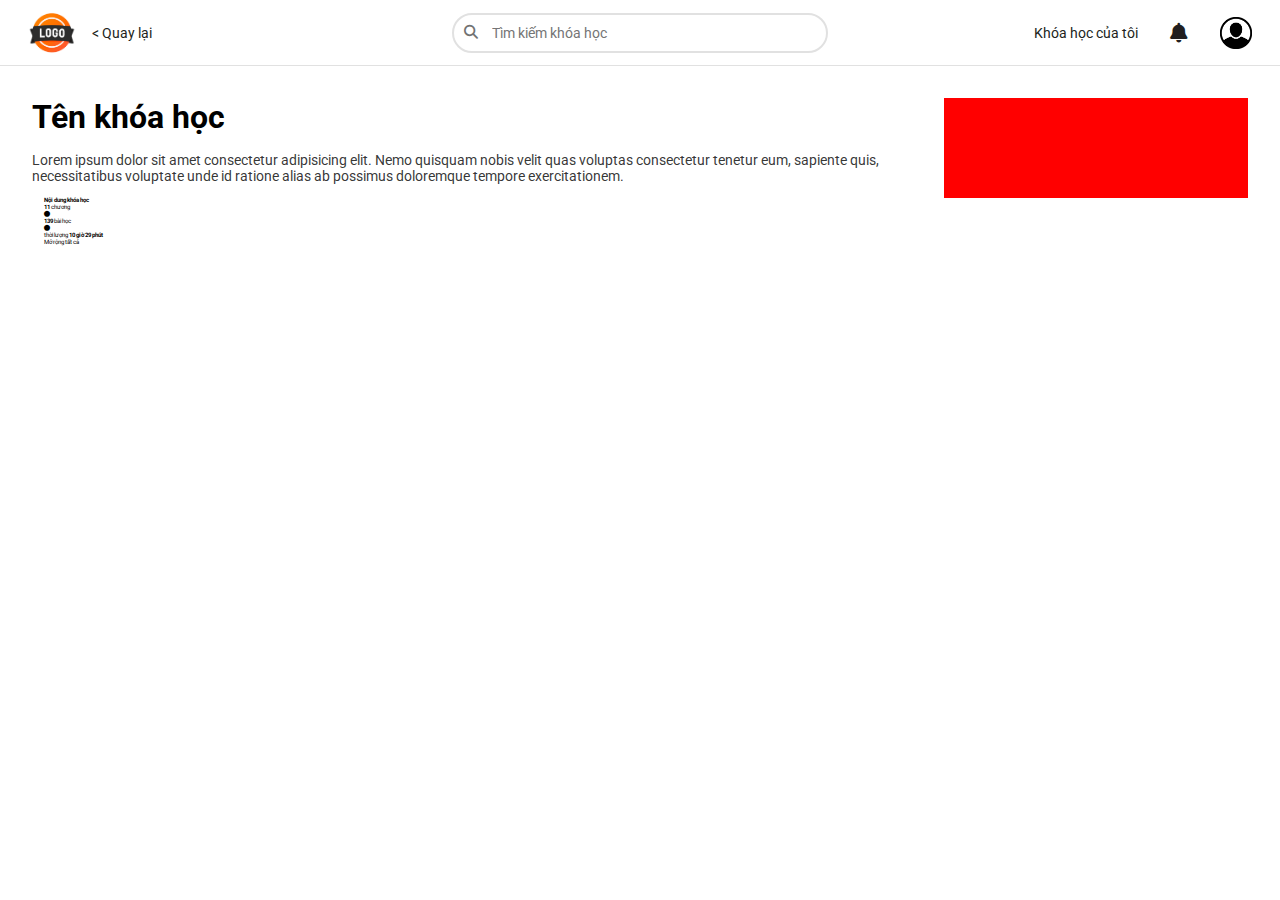
==== src/course.html @ c9123976 "update" ====
<!DOCTYPE html>
<html lang="en">
<head>
    <meta charset="UTF-8">
    <meta name="viewport" content="width=device-width, initial-scale=1.0">
    <title>Document</title>

    <!-- link font -->
    <link rel="preconnect" href="https://fonts.googleapis.com">
    <link rel="preconnect" href="https://fonts.gstatic.com" crossorigin>
    <link href="https://fonts.googleapis.com/css2?family=Roboto:ital,wght@0,100;0,300;0,400;0,500;0,700;0,900;1,100;1,300;1,400;1,500;1,700;1,900&display=swap" rel="stylesheet">

    <link rel="stylesheet" href="https://cdnjs.cloudflare.com/ajax/libs/font-awesome/6.5.1/css/all.min.css">
    <link rel="stylesheet" href="./assets/css/base.css">
    <link rel="stylesheet" href="./assets/css/style.css">
</head>
<body>
    <header>
        <div class="header__left">
            <img src="./assets/img/logo.png" alt="logo">
            <a href="./index.html">&#60; Quay lại</a>
        </div>
        <div class="header__center">
            <div class="header__search">
                <i class="fa-solid fa-magnifying-glass"></i>
                <input type="text" name="" id="search" placeholder="Tìm kiếm khóa học" aria-expanded="false" autocomplete="off">
                <div class="header__searchResults hidden">
                    <p>Kết quả tìm kiếm cho 'abc'</p>
                    <a href="#" class="header__searchResults--item">
                        <img src="./assets/img/logo.png" alt="">
                        <p>Khóa học ABC</p>
                    </a>
                </div>
            </div>
        </div>
        <div class="header__right">
            <div class="header__course">
                <button class="header__course--button cursor-pointer" aria-expanded="false">Khóa học của tôi</button>
                <div class="header__course--list hidden">
                    <div class="header__right--top">
                        <h6>Khóa học của tôi</h6>
                        <a href="#">Xem tất cả</a>
                    </div>
                    <div class="header__course--bottom">
                        <a class="header__course--item cursor-pointer">
                            <img src="./assets/img/yellow.jpg" alt="course">
                            <p>Khóa học ABC</p>
                        </a>
                        <a class="header__course--item cursor-pointer">
                            <img src="./assets/img/yellow.jpg" alt="course">
                            <p>Khóa học ABC</p>
                        </a>
                        <a class="header__course--item cursor-pointer">
                            <img src="./assets/img/yellow.jpg" alt="course">
                            <p>Khóa học ABC</p>
                        </a>
                    </div>
                </div>
            </div>
            <div class="header__noti">
                <i class="fa-solid fa-bell cursor-pointer"></i>
                <div class="header__noti--list hidden">
                    <div class="header__right--top">
                        <h6>Thông báo</h6>
                        <a href="#">Xem tất cả</a>
                    </div>
                    <div class="header__noti--bottom">
                        <a class="header__noti--item cursor-pointer">
                            <img src="./assets/img/logo.png" alt="course">
                            <p>Thông báo ABC</p>
                        </a>
                    </div>
                </div>
            </div>
            <div class="header__user">
                <img class="cursor-pointer" src="./assets/img/avt.png" alt="">
                <div class="header__user--menu hidden">
                    <div class="header__user--top">
                        <img class="cursor-pointer" src="./assets/img/avt.png" alt="">
                        <p>Nguyễn Văn A</p>
                    </div>
                    <hr>
                    <div class="header__user--bottom">
                        <a href="#">Tài khoản</a>
                        <a href="#">Quản lý</a>
                        <a href="#">Đăng xuất</a>
                    </div>
                </div>
            </div>
        </div>
    </header>

    <div class="container-course">
        <!-- COURSE LEFT -->
        <div class="course__left">
            <div class="course__info">
                <h1>Tên khóa học</h1>
                <p>Lorem ipsum dolor sit amet consectetur adipisicing elit. Nemo quisquam nobis velit quas voluptas consectetur tenetur eum, sapiente quis, necessitatibus voluptate unde id ratione alias ab possimus doloremque tempore exercitationem.</p>
            </div>
            <div class="course__content">
                <h2>Nội dung khóa học</h2>
                <div class="course__overview">
                    <div class="course__overview--left">
                        <p><strong>11</strong> chương</p>
                        <i class="fa-solid fa-circle"></i>
                        <p><strong>139</strong> bài học</p>
                        <i class="fa-solid fa-circle"></i>
                        <p>thời lượng <strong>10 giờ 29 phút</strong></p>
                    </div>
                    <div class="course__overview--right">
                        <p>Mở rộng tất cả</p>
                    </div>
                </div>
            </div>
        </div>

        <!-- COURSE LEFT -->
        <div class="course__right"></div>
    </div>

    <script src="./assets/js/course.js"></script>
    <script src="./assets/js/header.js"></script>
</body>
</html>
---- src/assets/css/base.css ----
:root {
    --header-height: 66px;
    --slider-height: 270px;
    
    --header-color: rgba(255, 255, 255, 0.5);
    --color-bold: #221F20;
    --color-medium: #727272;
    --color-pale: #e1e1e1;
    --color-white: #fff;
    --color-link: #007BFF;
    --color-bgr-pale: #f9f7f7;
    --color-primary: #007BFF;

    --font-size-base: 1.4rem;
}

* {
    padding: 0;
    margin: 0;
    font-family: "Roboto", sans-serif;
    box-sizing: border-box;
    font-size: 62.5%;
}

body {
    user-select: none;
}

.grid {
    width: 1380px;
    /* max-width: 100%; */
    margin: auto;
}

.cursor-pointer {
    cursor: pointer;
}

.hidden {
    top: calc(100%);
    opacity: 0;
    visibility: hidden;
}

.show {
    top: calc(100% + 8px);
    opacity: 1;
    visibility:inherit;

}

hr {
    background-color: var(--color-pale);
    height: 1px;        
    border: none;     
    margin: 20px 0;
}
---- src/assets/css/style.css ----
/* --------------<< HEADER >>------------ */
header {
    width: 100%;
    height: var(--header-height);
    padding: 0 28px;
    color: var(--color-bold);
    border-bottom: 1px solid var(--color-pale);
    position: fixed;
    top: 0;
    left: 0;

    display: flex;
    justify-content: space-between;

    z-index: 999;
    background-color: var(--color-white);
}

.header__left {
    display: flex;
    align-items: center;
    width: calc(100% / 3 - 32px);
}

.header__left img {
    width: 48px;
    height: 48px;
}

.header__left h1,
.header__left a {
    font-size: var(--font-size-base);
    display: inline-block;
    margin-left: 16px;
    text-decoration: none;
    color: var(--color-bold);
}

.header__center {
    display: flex;
    align-items: center;
    justify-content: center;
    position: relative;
    width: calc(100% / 3 - 32px);
}

.header__search {
    position: relative;
    width: 400px;
}

.header__search i {
    font-size: var(--font-size-base);
    color: var(--color-medium);
    padding: 12px 12px 12px;
    position: absolute;
    line-height: 100%;
    left: 0;
    top: 0;
}

.header__search input {
    font-size: var(--font-size-base);
    width: 100%;
    padding: 10px 20px 10px 38px;
    border-radius: 20px;
    border: 2px solid var(--color-pale);
    outline-color: var(--color-bold);
}

.header__searchResults {
    width: 100%;
    background-color: var(--color-white);
    box-shadow: 0 -4px 32px #0003;
    padding: 12px 24px;
    border-radius: 10px;
    position: absolute;
    transition: all ease .3s;
}

.header__searchResults p {
    color: var(--color-medium);
    font-size: var(--font-size-base);
    word-wrap: break-word;
    width: 100%;
}

.header__searchResults--item {
    margin-top: 12px;
    display: flex;
    justify-content: flex-start;
    align-items: center;
    text-decoration: none;
}

.header__searchResults--item img {
    width: 32px;
    height: 32px;
    border-radius: 50%;
}

.header__searchResults--item p {
    padding-left: 12px;
    width: calc(100% - 32px);
    color: var(--color-bold);
}

.header__right {
    width: calc(100% / 3 - 32px);
    display: flex;
    align-items: center;
    justify-content: flex-end;
}

.header__course {
    padding-right: 32px;
    position: relative;
}

.header__course--button {
    background-color: var(--color-white);
    color: var(--color-bold);
    font-size: var(--font-size-base);
    border: none;
}

.header__course--list {
    position: absolute;
    width: 380px;
    right: 0;
    background-color: var(--color-white);
    padding: 20px;
    box-shadow: 0 2px 5px rgba(0, 0, 0, 0.1);
    transition: all ease .3s;
    border-radius: 12px;
}

.header__right--top {
    display: flex;
    justify-content: space-between;
    align-items: center;
    margin-bottom: 20px;
}

.header__right--top h6 {
    font-size: var(--font-size-base);
}

.header__right--top a {
    font-size: var(--font-size-base);
    text-decoration: none;
    color: var(--color-link);
}

.header__course--item {
    display: flex;
    justify-content: flex-start;
    align-items: center;
    padding: 8px 12px;
    transition: all ease .3s;
    border-radius: 12px;
}

.header__course--item:hover {
    background-color: var(--color-pale);

}

.header__course--item img {
    width: 120px;
    min-height: 67px;
    border-radius: 12px;
}

.header__course--item p {
    font-size: var(--font-size-base);
    word-wrap: break-word;
    padding-left: 12px;
    width: calc(100% - 120px);
}

.header__noti {
    padding-right: 32px;
    position: relative;
}

.header__noti i {
    font-size: 2rem;
}

.header__noti--list {
    position: absolute;
    width: 380px;
    right: 0;
    background-color: var(--color-white);
    padding: 20px;
    box-shadow: 0 2px 5px rgba(0, 0, 0, 0.1);
    transition: all ease .3s;
    border-radius: 12px;
}

.header__noti--item {
    display: flex;
    justify-content: flex-start;
    align-items: center;
    padding: 8px 12px;
    transition: all ease .3s;
    border-radius: 12px;
}

.header__noti--item:hover {
    background-color: var(--color-pale);

}

.header__noti--item img {
    width: 32px;
    height: 32px;
    border-radius: 50%;
}

.header__noti--item p {
    font-size: var(--font-size-base);
    word-wrap: break-word;
    padding-left: 12px;
    width: calc(100% - 120px);
}

.header__user {
    width: 32px;
    height: 32px;
    position: relative;
}

.header__user img {
    width: 100%;
    height: 100%;
}

.header__user--menu {
    min-width: 240px;
    position: absolute;
    right: 0;
    background-color: var(--color-white);
    padding: 20px 24px;
    box-shadow: 0 2px 5px rgba(0, 0, 0, 0.1);
    transition: all ease .3s;
    border-radius: 12px;
}

.header__user--top {
    display: flex;
    align-items: center;
    justify-self: flex-start;
}

.header__user--top img {
    width: 48px;
    height: 48px;
    border-radius: 50%;
}

.header__user--top p {
    font-size: 1.4rem;
    padding-left: 20px;
}

.header__user--bottom a {
    font-size: 1.4rem;
    text-decoration: none;
    display: block;
    color: var(--color-medium);
    margin-bottom: 12px;
}

.header__user--bottom a:hover {
    color: var(--color-bold);
}

/* -------------------------<< container >>------------------------------ */
.container {
    margin-top: calc(66px + 20px);
    width: 100%;
    /* box-sizing: border-box; */
}

/* -------------------------<< slider >>------------------------------ */
.slider {
    position: relative;
    width: 100%;
    height: var(--slider-height);
    padding: 20px;
    margin-bottom: 20px;
}

.slider__arrowLeft {
    left: 4px;
}

.slider__arrowRight {
    right: 4px;
}

.slider__arrow {
    transition: all ease .3s;
    position: absolute;
    top: 50%;
    z-index: 100;
    background-color: var(--color-white);
    padding: 10px 14px;
    border-radius: 50%;
    border: 1px solid var(--color-bold);
    font-size: 2rem;
    cursor: pointer;
}

.slider__arrow:hover {
    background-color: var(--color-pale);
}

.slider__list {
    height: var(--slider-height);
    width: calc(100% - 40px);
    position: absolute;
    top: 0;
    left: 20px;
    overflow: hidden;
    border-radius: 12px;
}

.slider__list img {
    width: 100%;
    height: 100%;
    object-fit: cover;
    position: absolute;
    top: 0;
    transition: all ease .3s;
}

/* -------------------------<< list course >>------------------------------ */
.listCourse {
    padding: 20px;
}

.listCourse h2 {
    font-size: 3.2rem;
    margin-bottom: 20px;
    margin-left: 32px;
}

.course__list {
    display: flex;
    flex-wrap: wrap;
    justify-content: flex-start;
}

.course__item {
    width: 300px;
    border-radius: 12px;
    overflow: hidden;
    margin: 0 32px 20px;
    background-color: var(--color-bgr-pale);
    transition: all ease .3s;
}

.course__item:hover {
    transform: translateY(-4px);
    box-shadow: 0 4px 8px #0000001a;
}

.course__item img {
    width: 100%;
    height: 168px;
    object-fit: cover;
}

.course__content {
    padding: 12px;
    
}

.course__content h3 {
    font-size: 1.6rem;
    margin-bottom: 12px;
    word-wrap: break-word;
    width: calc(100%  24px);
}

.course__price {
    display: flex;
    align-items: center;
    justify-content: flex-start;
    margin-bottom: 12px;
}

.course__price--old {
    color: var(--color-medium);
    text-decoration: line-through;
    font-size: 1.4rem;
    margin-right: 8px;
    font-style: italic;
}

.course__price--new {
    color: var(--color-primary);
    font-size: 1.6rem;
    font-weight: bold;
}

.course__bottom {
    display: flex;
    align-items: center;
    justify-content: space-between;
}

.course__bottom div {
    display: flex;
}

.course__bottom div i {
    margin-right: 8px;
}

.course__bottom div i,
.course__bottom div p {
    font-size: 1.2rem;
}

.course__more {
    width: 100%;
    text-align: center;
}

.course__more a {
    font-size: 1.4rem;
    color: var(--color-primary);
    text-decoration: none;  
}

/* -------------------------------------<< COURSE >>------------------------------------------- */
.container-course {
    margin-top: var(--header-height);
    display: flex;
    padding: 32px;
}

.course__left {
    width: 75%;
}

.course__info h1 {
    font-size: 3.2rem;
    margin-bottom: 16px;
}

.course__info p {
    font-size: 1.4rem;
    color: #000c;
}

.course__right {
    width: 25%;
    height: 100px;
    background-color: red;
}
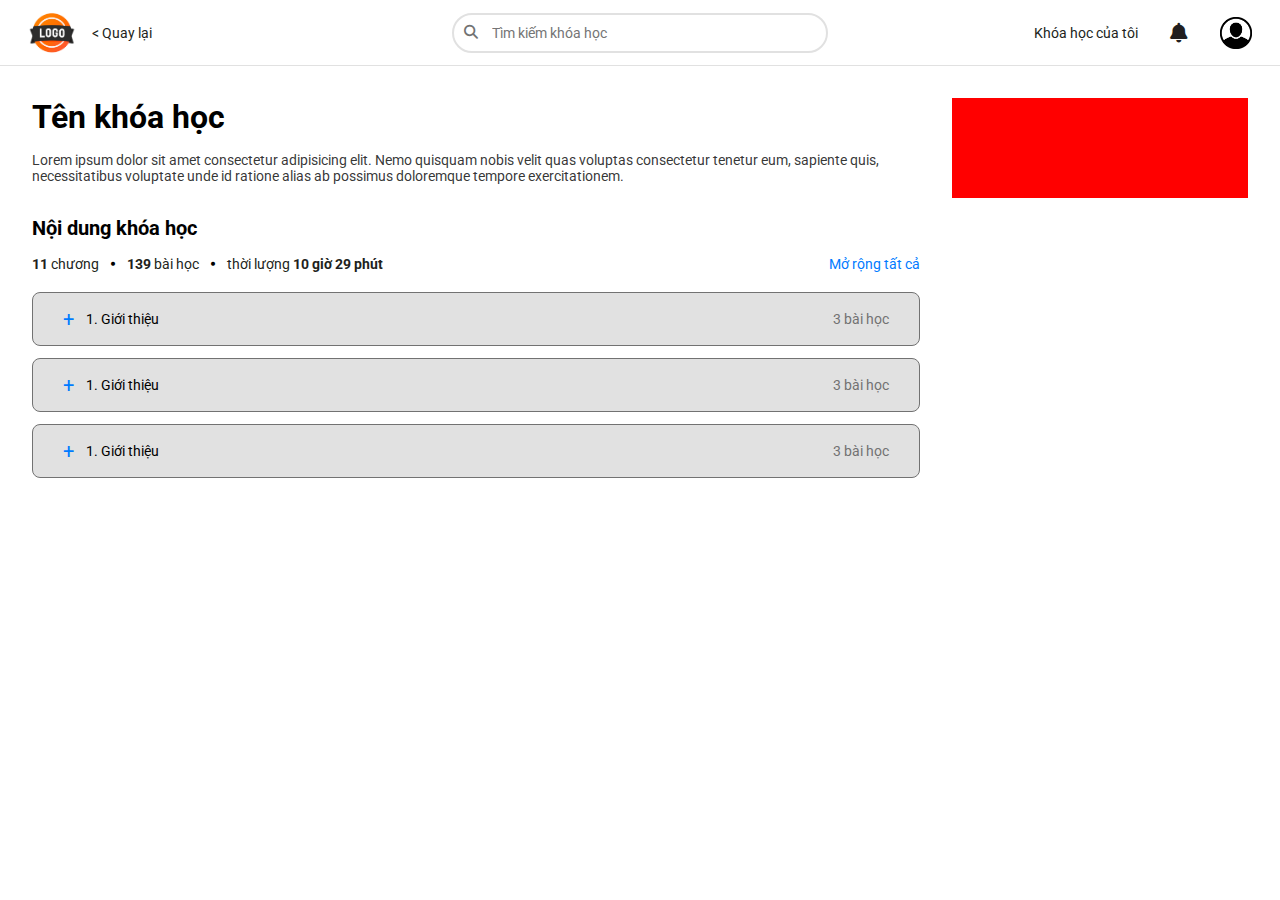
==== commit bba37362: "update" ====
--- a/src/course.html
+++ b/src/course.html
@@ -12,7 +12,8 @@
 
     <link rel="stylesheet" href="https://cdnjs.cloudflare.com/ajax/libs/font-awesome/6.5.1/css/all.min.css">
     <link rel="stylesheet" href="./assets/css/base.css">
-    <link rel="stylesheet" href="./assets/css/style.css">
+    <link rel="stylesheet" href="./assets/css/course.css">
+    <link rel="stylesheet" href="./assets/css/header.css">
 </head>
 <body>
     <header>
@@ -111,6 +112,91 @@
                         <p>Mở rộng tất cả</p>
                     </div>
                 </div>
+                <div class="course__curriculum">
+                    <div class="course__section">
+                        <div class="course__section--name cursor-pointer" aria-expanded="false">
+                            <div style="display: flex; align-items: center;">
+                                <p class="course__status">+</p>
+                                <p>1. Giới thiệu</p>
+                            </div>
+                            <div><span>3 bài học</span></div>
+                        </div>
+                        <div class="course__lessons" hidden>
+                            <div class="course__lesson--item">
+                                <div style="display: flex;">
+                                    <!-- neu bai hoc la video thi dung icon nay -->
+                                    <i class="fa-solid fa-play"></i>
+                                    <!-- neu bai hoc la van ban thi dung icon nay -->
+                                    <!-- <i class="fa-solid fa-clipboard"></i> -->
+                                    <p>1. Giới thiệu khóa học</p>
+                                </div>
+                                <div><span>01:03</span></div>
+                            </div>
+                        </div>
+                    </div>
+                    <div class="course__section">
+                        <div class="course__section--name cursor-pointer" aria-expanded="false">
+                            <div style="display: flex; align-items: center;">
+                                <p class="course__status">+</p>
+                                <p>1. Giới thiệu</p>
+                            </div>
+                            <div><span>3 bài học</span></div>
+                        </div>
+                        <div class="course__lessons" hidden>
+                            <div class="course__lesson--item">
+                                <div style="display: flex;">
+                                    <!-- neu bai hoc la video thi dung icon nay -->
+                                    <i class="fa-solid fa-play"></i>
+                                    <!-- neu bai hoc la van ban thi dung icon nay -->
+                                    <!-- <i class="fa-solid fa-clipboard"></i> -->
+                                    <p>1. Giới thiệu khóa học</p>
+                                </div>
+                                <div><span>01:03</span></div>
+                            </div>
+                        </div>
+                    </div>
+                    <div class="course__section">
+                        <div class="course__section--name cursor-pointer" aria-expanded="false">
+                            <div style="display: flex; align-items: center;">
+                                <p class="course__status">+</p>
+                                <p>1. Giới thiệu</p>
+                            </div>
+                            <div><span>3 bài học</span></div>
+                        </div>
+                        <div class="course__lessons" hidden>
+                            <div class="course__lesson--item">
+                                <div style="display: flex;">
+                                    <!-- neu bai hoc la video thi dung icon nay -->
+                                    <i class="fa-solid fa-play"></i>
+                                    <!-- neu bai hoc la van ban thi dung icon nay -->
+                                    <!-- <i class="fa-solid fa-clipboard"></i> -->
+                                    <p>1. Giới thiệu khóa học</p>
+                                </div>
+                                <div><span>01:03</span></div>
+                            </div>
+                            <div class="course__lesson--item">
+                                <div style="display: flex;">
+                                    <!-- neu bai hoc la video thi dung icon nay -->
+                                    <i class="fa-solid fa-play"></i>
+                                    <!-- neu bai hoc la van ban thi dung icon nay -->
+                                    <!-- <i class="fa-solid fa-clipboard"></i> -->
+                                    <p>1. Giới thiệu khóa học</p>
+                                </div>
+                                <div><span>01:03</span></div>
+                            </div>
+                            <div class="course__lesson--item">
+                                <div style="display: flex;">
+                                    <!-- neu bai hoc la video thi dung icon nay -->
+                                    <!-- <i class="fa-solid fa-play"></i> -->
+                                    <!-- neu bai hoc la van ban thi dung icon nay -->
+                                    <i class="fa-solid fa-clipboard"></i>
+                                    <p>1. Giới thiệu khóa học</p>
+                                </div>
+                                <div><span>01:03</span></div>
+                            </div>
+                        </div>
+                    </div>
+                </div>
             </div>
         </div>
 
--- a/src/assets/css/base.css
+++ b/src/assets/css/base.css
@@ -36,19 +36,6 @@
     cursor: pointer;
 }
 
-.hidden {
-    top: calc(100%);
-    opacity: 0;
-    visibility: hidden;
-}
-
-.show {
-    top: calc(100% + 8px);
-    opacity: 1;
-    visibility:inherit;
-
-}
-
 hr {
     background-color: var(--color-pale);
     height: 1px;        
--- a/src/assets/css/course.css
+++ b/src/assets/css/course.css
@@ -0,0 +1,130 @@
+/* -------------------------------------<< COURSE >>------------------------------------------- */
+.container-course {
+    margin-top: var(--header-height);
+    display: flex;
+    padding: 32px;
+}
+
+.course__left {
+    width: 75%;
+    margin-right: 16px;
+}
+
+.course__info {
+    margin-bottom: 32px;
+}
+
+.course__info h1 {
+    font-size: 3.2rem;
+    margin-bottom: 16px;
+}
+
+.course__info p {
+    font-size: 1.4rem;
+    color: #000c;
+}
+
+.course__content h2 {
+    font-size: 2rem;
+    margin-bottom: 16px;
+}
+
+.course__overview {
+    display: flex;
+    justify-content: space-between;
+    align-items: center;
+    margin-bottom: 20px;
+}
+
+.course__overview--left {
+    display: flex;
+    justify-content: flex-start;
+    align-items: center;
+}
+
+.course__overview--left p, 
+.course__overview--left strong {
+    font-size: 1.4rem;
+    color: var(--color-bold);
+}
+
+.course__overview--left i {
+    font-size: 0.4rem;
+    margin: 0 12px;
+}
+
+.course__overview--right p {
+    font-size: 1.4rem;
+    color: var(--color-primary);
+    cursor: pointer;
+}
+
+.course__section {
+    margin-bottom: 12px;
+}
+
+.course__section--name {
+    display: flex;
+    width: 100%;
+    justify-content: space-between;
+    align-items: center;
+    padding: 14px 30px;
+    background-color: var(--color-pale);
+    border: 1px solid var(--color-medium);
+    border-radius: 8px;
+}
+
+.course__section--name p.course__status {
+    color: var(--color-primary); 
+    margin-right: 12px; 
+    font-size: 2rem;
+}
+
+.course__section--name p {
+    font-size: 1.4rem;
+}
+
+.course__section--name span {
+    font-size: 1.4rem;
+    color: var(--color-medium); 
+}
+
+.course__lessons.hidden {
+
+}
+
+.course__lesson--item {
+    min-height: 48px;
+    display: flex;
+    align-items: center;
+    justify-content: space-between;
+    padding: 0 30px;
+    border-bottom: 1px solid var(--color-pale);
+}
+
+.course__lesson--item i {
+    font-size: 1.2rem; 
+    margin-right: 12px;
+    color: var(--color-primary);
+}
+
+.course__lesson--item p {
+    font-size: 1.4rem;
+}
+
+.course__lesson--item span {
+    font-size: 1.4rem;
+    color: var(--color-medium); 
+}
+
+
+
+
+
+
+.course__right {
+    width: 25%;
+    height: 100px;
+    background-color: red;
+    margin-left: 16px;
+}--- a/src/assets/css/header.css
+++ b/src/assets/css/header.css
@@ -0,0 +1,291 @@
+/* common */
+.hidden {
+    top: calc(100%);
+    opacity: 0;
+    visibility: hidden;
+}
+
+.show {
+    top: calc(100% + 8px);
+    opacity: 1;
+    visibility:inherit;
+}
+
+/* --------------<< HEADER >>------------ */
+header {
+    width: 100%;
+    height: var(--header-height);
+    padding: 0 28px;
+    color: var(--color-bold);
+    border-bottom: 1px solid var(--color-pale);
+    position: fixed;
+    top: 0;
+    left: 0;
+
+    display: flex;
+    justify-content: space-between;
+
+    z-index: 999;
+    background-color: var(--color-white);
+}
+
+.header__left {
+    display: flex;
+    align-items: center;
+    width: calc(100% / 3 - 32px);
+}
+
+.header__left img {
+    width: 48px;
+    height: 48px;
+}
+
+.header__left h1,
+.header__left a {
+    font-size: var(--font-size-base);
+    display: inline-block;
+    margin-left: 16px;
+    text-decoration: none;
+    color: var(--color-bold);
+}
+
+.header__center {
+    display: flex;
+    align-items: center;
+    justify-content: center;
+    position: relative;
+    width: calc(100% / 3 - 32px);
+}
+
+.header__search {
+    position: relative;
+    width: 400px;
+}
+
+.header__search i {
+    font-size: var(--font-size-base);
+    color: var(--color-medium);
+    padding: 12px 12px 12px;
+    position: absolute;
+    line-height: 100%;
+    left: 0;
+    top: 0;
+}
+
+.header__search input {
+    font-size: var(--font-size-base);
+    width: 100%;
+    padding: 10px 20px 10px 38px;
+    border-radius: 20px;
+    border: 2px solid var(--color-pale);
+    outline-color: var(--color-bold);
+}
+
+.header__searchResults {
+    width: 100%;
+    background-color: var(--color-white);
+    box-shadow: 0 -4px 32px #0003;
+    padding: 12px 24px;
+    border-radius: 10px;
+    position: absolute;
+    transition: all ease .3s;
+}
+
+.header__searchResults p {
+    color: var(--color-medium);
+    font-size: var(--font-size-base);
+    word-wrap: break-word;
+    width: 100%;
+}
+
+.header__searchResults--item {
+    margin-top: 12px;
+    display: flex;
+    justify-content: flex-start;
+    align-items: center;
+    text-decoration: none;
+}
+
+.header__searchResults--item img {
+    width: 32px;
+    height: 32px;
+    border-radius: 50%;
+}
+
+.header__searchResults--item p {
+    padding-left: 12px;
+    width: calc(100% - 32px);
+    color: var(--color-bold);
+}
+
+.header__right {
+    width: calc(100% / 3 - 32px);
+    display: flex;
+    align-items: center;
+    justify-content: flex-end;
+}
+
+.header__course {
+    padding-right: 32px;
+    position: relative;
+}
+
+.header__course--button {
+    background-color: var(--color-white);
+    color: var(--color-bold);
+    font-size: var(--font-size-base);
+    border: none;
+}
+
+.header__course--list {
+    position: absolute;
+    width: 380px;
+    right: 0;
+    background-color: var(--color-white);
+    padding: 20px;
+    box-shadow: 0 2px 5px rgba(0, 0, 0, 0.1);
+    transition: all ease .3s;
+    border-radius: 12px;
+}
+
+.header__right--top {
+    display: flex;
+    justify-content: space-between;
+    align-items: center;
+    margin-bottom: 20px;
+}
+
+.header__right--top h6 {
+    font-size: var(--font-size-base);
+}
+
+.header__right--top a {
+    font-size: var(--font-size-base);
+    text-decoration: none;
+    color: var(--color-link);
+}
+
+.header__course--item {
+    display: flex;
+    justify-content: flex-start;
+    align-items: center;
+    padding: 8px 12px;
+    transition: all ease .3s;
+    border-radius: 12px;
+}
+
+.header__course--item:hover {
+    background-color: var(--color-pale);
+
+}
+
+.header__course--item img {
+    width: 120px;
+    min-height: 67px;
+    border-radius: 12px;
+}
+
+.header__course--item p {
+    font-size: var(--font-size-base);
+    word-wrap: break-word;
+    padding-left: 12px;
+    width: calc(100% - 120px);
+}
+
+.header__noti {
+    padding-right: 32px;
+    position: relative;
+}
+
+.header__noti i {
+    font-size: 2rem;
+}
+
+.header__noti--list {
+    position: absolute;
+    width: 380px;
+    right: 0;
+    background-color: var(--color-white);
+    padding: 20px;
+    box-shadow: 0 2px 5px rgba(0, 0, 0, 0.1);
+    transition: all ease .3s;
+    border-radius: 12px;
+}
+
+.header__noti--item {
+    display: flex;
+    justify-content: flex-start;
+    align-items: center;
+    padding: 8px 12px;
+    transition: all ease .3s;
+    border-radius: 12px;
+}
+
+.header__noti--item:hover {
+    background-color: var(--color-pale);
+
+}
+
+.header__noti--item img {
+    width: 32px;
+    height: 32px;
+    border-radius: 50%;
+}
+
+.header__noti--item p {
+    font-size: var(--font-size-base);
+    word-wrap: break-word;
+    padding-left: 12px;
+    width: calc(100% - 120px);
+}
+
+.header__user {
+    width: 32px;
+    height: 32px;
+    position: relative;
+}
+
+.header__user img {
+    width: 100%;
+    height: 100%;
+}
+
+.header__user--menu {
+    min-width: 240px;
+    position: absolute;
+    right: 0;
+    background-color: var(--color-white);
+    padding: 20px 24px;
+    box-shadow: 0 2px 5px rgba(0, 0, 0, 0.1);
+    transition: all ease .3s;
+    border-radius: 12px;
+}
+
+.header__user--top {
+    display: flex;
+    align-items: center;
+    justify-self: flex-start;
+}
+
+.header__user--top img {
+    width: 48px;
+    height: 48px;
+    border-radius: 50%;
+}
+
+.header__user--top p {
+    font-size: 1.4rem;
+    padding-left: 20px;
+}
+
+.header__user--bottom a {
+    font-size: 1.4rem;
+    text-decoration: none;
+    display: block;
+    color: var(--color-medium);
+    margin-bottom: 12px;
+}
+
+.header__user--bottom a:hover {
+    color: var(--color-bold);
+}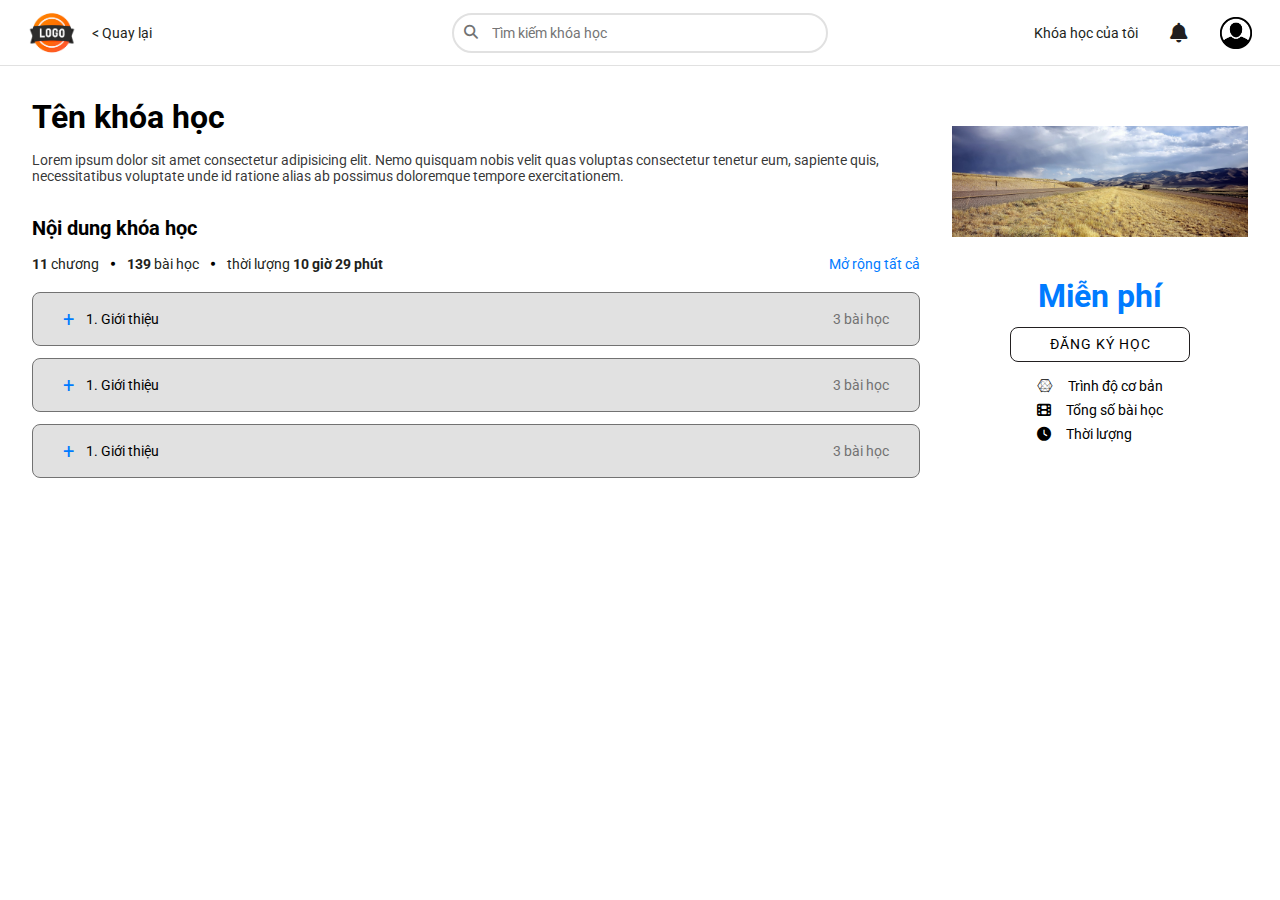
==== commit 50055964: "update" ====
--- a/src/course.html
+++ b/src/course.html
@@ -201,8 +201,19 @@
         </div>
 
         <!-- COURSE LEFT -->
-        <div class="course__right"></div>
+        <div class="course__right">
+            <div class="course__img" style="background-image: url('./assets/img/slider_1.jpg');"></div>
+            <h2>Miễn phí</h2>
+            <input type="submit" value="ĐĂNG KÝ HỌC" class="cursor-pointer">
+            <div class="course__right--about">
+                <p><i class="fa-brands fa-connectdevelop"></i> Trình độ cơ bản</p>
+                <p><i class="fa-solid fa-film"></i> Tổng số bài học</p>
+                <p><i class="fa-solid fa-clock"></i> Thời lượng</p>
+            </div>
+        </div>
     </div>
+
+    <footer></footer>
 
     <script src="./assets/js/course.js"></script>
     <script src="./assets/js/header.js"></script>
--- a/src/assets/css/course.css
+++ b/src/assets/css/course.css
@@ -4,6 +4,8 @@
     display: flex;
     padding: 32px;
 }
+
+/* -------------------------------------<< COURSE LEFT >>------------------------------------------- */
 
 .course__left {
     width: 75%;
@@ -117,14 +119,63 @@
     color: var(--color-medium); 
 }
 
-
-
-
-
-
+/* -------------------------------------<< COURSE RIGHT >>------------------------------------------- */
 .course__right {
     width: 25%;
-    height: 100px;
-    background-color: red;
     margin-left: 16px;
+    display: flex;
+    flex-direction: column;
+    align-items: center;
+    justify-content: flex-start;
+}
+
+.course__img {
+    width: 100%;
+    padding-top: 56.25%;
+    background-repeat: no-repeat;
+    background-position: 50% 50%;
+    background-size: 100% auto;
+    margin-bottom: 12px;
+}
+
+.course__right h2 {
+    font-size: 3.2rem;
+    color: var(--color-primary);
+    margin-bottom: 12px;
+}
+
+.course__right input {
+    background-color: var(--color-white);
+    min-width: 180px;
+    padding: 4px 16px;
+    white-space: nowrap;
+    text-transform: uppercase;
+    letter-spacing: 1px;
+    font-size: 14px;
+    line-height: 1.8;
+    outline: none;
+    border: 1px solid var(--color-bold);
+    border-radius: 8px;
+    margin-bottom: 16px;
+    transition: all ease .3s;
+}
+
+.course__right input:hover {
+    background-color: var(--color-bold);
+    color: var(--color-white);
+}
+
+.course__right--about {
+    /* width: 100%;
+    text-align: center; */
+}
+
+.course__right--about i {
+    font-size: 1.4rem;
+    margin-right: 12px;
+}
+
+.course__right--about p {
+    font-size: 1.4rem;
+    margin-bottom: 8px;
 }